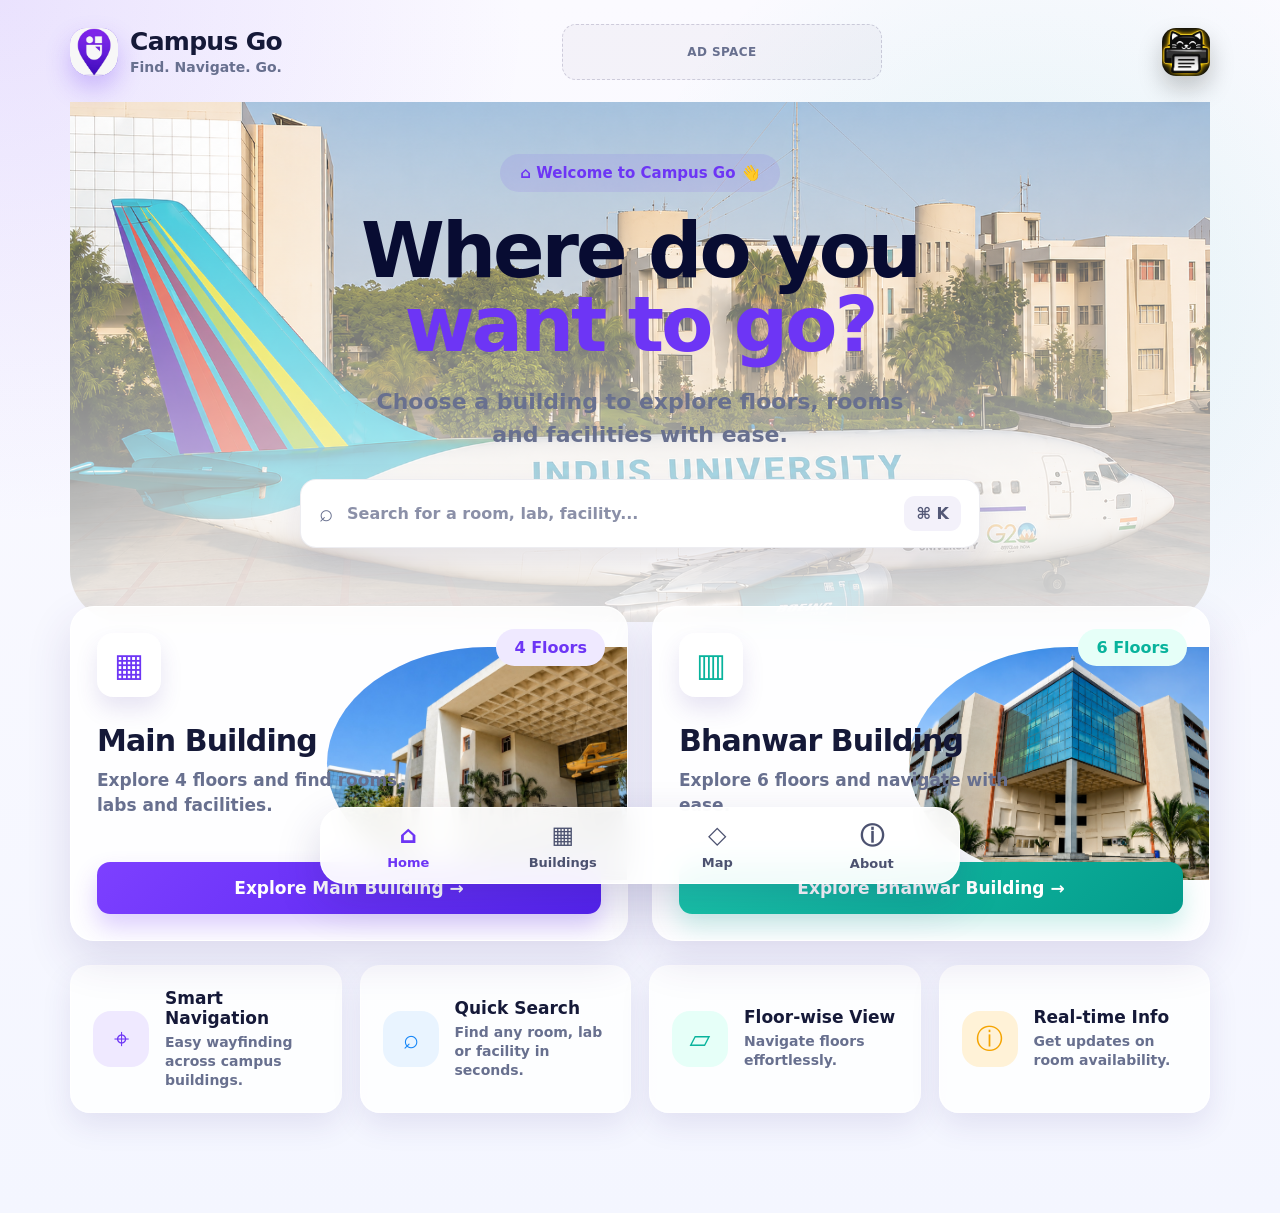
==== testv2h/index.html @ 8d8535fb "first commit" ====
<!DOCTYPE html>
<html lang="en">
<head>
  <meta charset="UTF-8" />
  <meta name="viewport" content="width=device-width, initial-scale=1.0" />
  <title>Campus Go</title>
  <style>
    * {
      margin: 0;
      padding: 0;
      box-sizing: border-box;
      font-family: Inter, system-ui, -apple-system, BlinkMacSystemFont, "Segoe UI", sans-serif;
    }

    :root {
      --purple: #6d35f5;
      --purple-dark: #15123d;
      --purple-light: #efe9ff;
      --green: #08b39c;
      --green-light: #e6fff8;
      --text: #151938;
      --muted: #68708f;
      --card: rgba(255, 255, 255, 0.84);
      --shadow: 0 18px 45px rgba(61, 42, 125, 0.14);
      --radius: 24px;
    }

    body {
      min-height: 100vh;
      color: var(--text);
      background:
        radial-gradient(circle at top left, rgba(111, 53, 245, 0.12), transparent 30%),
        radial-gradient(circle at 80% 25%, rgba(8, 179, 156, 0.10), transparent 30%),
        linear-gradient(180deg, #fbfaff 0%, #f4f6ff 100%);
    }

    .page {
      width: 100%;
      max-width: 1180px;
      margin: auto;
      padding: 24px 20px 100px;
    }

    header {
      display: flex;
      align-items: center;
      justify-content: space-between;
      gap: 20px;
      margin-bottom: 42px;
    }

    .brand {
      display: flex;
      align-items: center;
      gap: 12px;
    }

    .logo {
      width: 48px;
      height: 48px;
      border-radius: 16px 16px 20px 20px;
      background: linear-gradient(135deg, #9d66ff, #4d1fe8);
      display: grid;
      place-items: center;
      color: white;
      font-size: 26px;
      box-shadow: 0 12px 24px rgba(109, 53, 245, 0.28);
      overflow: hidden;
    }

    .logo img {
      width: 100%;
      height: 100%;
      object-fit: cover;
    }

    /* Reserved ad slot in the header so it stays unobtrusive and never
       crowds the logos on either side. Swap the placeholder text/box for
       a real ad unit (e.g. an <ins> tag or ad-network script) when ready. */
    .header-ad {
      display: flex;
      align-items: center;
      justify-content: center;
      flex: 1;
      max-width: 320px;
      height: 56px;
      margin: 0 12px;
      border-radius: 14px;
      border: 1px dashed rgba(34, 27, 84, 0.18);
      background: rgba(34, 27, 84, 0.03);
      color: var(--muted);
      font-size: 12px;
      font-weight: 700;
      letter-spacing: 0.4px;
      text-transform: uppercase;
    }

    .partner-logo {
      width: 48px;
      height: 48px;
      border-radius: 14px;
      overflow: hidden;
      box-shadow: 0 12px 24px rgba(15, 12, 10, 0.22);
      flex-shrink: 0;
    }

    .partner-logo img {
      width: 100%;
      height: 100%;
      object-fit: cover;
      display: block;
    }

    .brand h1 {
      font-size: 25px;
      line-height: 1;
      letter-spacing: -0.7px;
    }

    .brand p {
      color: var(--muted);
      font-size: 14px;
      margin-top: 5px;
      font-weight: 600;
    }    .icon-btn {
      width: 44px;
      height: 44px;
      border-radius: 14px;
      font-size: 20px;
      color: var(--purple-dark);
    }
    .hero {
      position: relative;
      text-align: center;
      padding: 32px 0 24px;
    }

    .hero::before {
      content: "";
      position: absolute;
      inset: -20px 0 auto;
      height: 520px;
      background:
        linear-gradient(rgba(255, 255, 255, 0.15), rgba(255, 255, 255, 0.85)),
        url("assets/hero-bg.png") center/cover;
      border-radius: 0 0 52px 52px;
      z-index: -1;
      opacity: 1;
    }

    .pill {
      display: inline-flex;
      align-items: center;
      gap: 8px;
      background: rgba(111, 53, 245, 0.10);
      color: var(--purple);
      padding: 10px 20px;
      border-radius: 999px;
      font-size: 15px;
      font-weight: 800;
      margin-bottom: 22px;
    }

    .hero h2 {
      max-width: 720px;
      margin: auto;
      color: #080c32;
      font-size: clamp(42px, 8vw, 76px);
      line-height: 0.98;
      letter-spacing: -3px;
    }

    .hero h2 span {
      color: var(--purple);
      display: inline-block;
    }

    .hero p {
      max-width: 560px;
      margin: 22px auto 28px;
      color: var(--muted);
      font-size: clamp(16px, 2.6vw, 22px);
      line-height: 1.5;
      font-weight: 600;
    }

    .search-box {
      width: min(680px, 100%);
      margin: auto;
      display: flex;
      align-items: center;
      gap: 14px;
      background: white;
      border: 1px solid rgba(34, 27, 84, 0.08);
      padding: 16px 18px;
      border-radius: 16px;
      box-shadow: 0 15px 35px rgba(28, 27, 84, 0.10);
    }

    .search-box input {
      width: 100%;
      border: none;
      outline: none;
      color: var(--text);
      font-size: 16px;
      background: transparent;
    }

    .search-box input::placeholder {
      color: #8b90a8;
      font-weight: 600;
    }

    .shortcut {
      padding: 8px 12px;
      border-radius: 11px;
      color: #535876;
      background: #f3f1fa;
      font-weight: 800;
      white-space: nowrap;
    }

    .buildings {
      margin-top: 34px;
      display: grid;
      grid-template-columns: repeat(2, minmax(0, 1fr));
      gap: 24px;
    }

    .building-card {
      position: relative;
      overflow: hidden;
      min-height: 335px;
      background: var(--card);
      border: 1px solid rgba(255, 255, 255, 0.8);
      border-radius: var(--radius);
      box-shadow: var(--shadow);
      padding: 26px;
      backdrop-filter: blur(16px);
      display: flex;
      flex-direction: column;
      justify-content: space-between;
    }

    .building-card::after {
      content: "";
      position: absolute;
      width: 58%;
      height: 70%;
      right: -4%;
      bottom: 60px;
      border-radius: 50% 0 0 50%;
      background: var(--purple-light);
      z-index: 0;
    }

    .building-card.green::after {
      background: var(--green-light);
    }

    .card-top,
    .card-bottom {
      position: relative;
      z-index: 2;
    }

    .card-icon {
      width: 64px;
      height: 64px;
      border-radius: 16px;
      background: white;
      display: grid;
      place-items: center;
      font-size: 32px;
      color: var(--purple);
      box-shadow: 0 12px 22px rgba(80, 54, 159, 0.13);
      margin-bottom: 26px;
    }

    .green .card-icon {
      color: var(--green);
    }

    .floor-badge {
      position: absolute;
      top: 22px;
      right: 22px;
      z-index: 3;
      color: var(--purple);
      background: var(--purple-light);
      padding: 9px 18px;
      border-radius: 999px;
      font-weight: 900;
    }

    .green .floor-badge {
      color: var(--green);
      background: var(--green-light);
    }

    .building-card h3 {
      font-size: 30px;
      letter-spacing: -0.9px;
      margin-bottom: 10px;
    }

    .building-card p {
      color: var(--muted);
      max-width: 330px;
      line-height: 1.5;
      font-weight: 650;
      font-size: 17px;
      margin-bottom: 28px;
    }

    .building-img {
      position: absolute;
      width: 58%;
      height: 70%;
      right: -4%;
      bottom: 60px;
      border-radius: 50% 0 0 50%;
      z-index: 1;

      background-size: cover;
      background-position: center;
      background-repeat: no-repeat;
    }

    .main-building-photo {
      background-image: url("assets/main-building.jpg");
      background-position: center center;
    }

    .bhawar-building-photo {
      background-image: url("assets/bhawar-building.png");
      background-position: center center;
    }

    .explore-btn {
      width: 100%;
      border: none;
      border-radius: 13px;
      padding: 16px 20px;
      font-size: 17px;
      font-weight: 800;
      color: white;
      background: linear-gradient(135deg, #7d40ff, #5422ef);
      box-shadow: 0 13px 24px rgba(111, 53, 245, 0.24);
      cursor: pointer;
      transition: 0.25s ease;
    }

    .green .explore-btn {
      background: linear-gradient(135deg, #18c8aa, #049b8c);
      box-shadow: 0 13px 24px rgba(8, 179, 156, 0.20);
    }

    .explore-btn:hover {
      transform: translateY(-3px);
    }

    .features {
      display: grid;
      grid-template-columns: repeat(4, minmax(0, 1fr));
      gap: 18px;
      margin-top: 24px;
    }

    .feature-card {
      background: rgba(255, 255, 255, 0.82);
      border: 1px solid rgba(255, 255, 255, 0.8);
      border-radius: 20px;
      padding: 22px;
      display: flex;
      align-items: center;
      gap: 16px;
      box-shadow: 0 12px 30px rgba(61, 42, 125, 0.10);
    }

    .feature-icon {
      min-width: 56px;
      height: 56px;
      border-radius: 18px;
      display: grid;
      place-items: center;
      font-size: 27px;
      background: var(--purple-light);
      color: var(--purple);
    }

    .feature-card:nth-child(2) .feature-icon { background: #e9f4ff; color: #1686f7; }
    .feature-card:nth-child(3) .feature-icon { background: var(--green-light); color: var(--green); }
    .feature-card:nth-child(4) .feature-icon { background: #fff2d7; color: #f5a400; }

    .feature-card h4 {
      font-size: 17px;
      margin-bottom: 5px;
    }

    .feature-card p {
      color: var(--muted);
      font-size: 14px;
      line-height: 1.35;
      font-weight: 600;
    }

    .bottom-nav {
      position: fixed;
      left: 50%;
      bottom: 16px;
      transform: translateX(-50%);
      width: min(640px, calc(100% - 28px));
      background: rgba(255, 255, 255, 0.94);
      border: 1px solid rgba(255, 255, 255, 0.9);
      border-radius: 24px;
      box-shadow: 0 18px 45px rgba(47, 38, 110, 0.18);
      display: grid;
      grid-template-columns: repeat(4, 1fr);
      padding: 12px 10px;
      backdrop-filter: blur(14px);
      z-index: 20;
    }

    .nav-item {
      text-decoration: none;
      color: #4c5270;
      display: grid;
      place-items: center;
      gap: 4px;
      font-size: 13px;
      font-weight: 800;
    }

    .nav-item span {
      font-size: 24px;
    }

    .nav-item.active {
      color: var(--purple);
    }

    @media (max-width: 850px) {
      .page {
        padding: 22px 16px 96px;
      }

      header {
        margin-bottom: 30px;
      }

      .header-ad {
        max-width: 140px;
        height: 44px;
        font-size: 10px;
      }

      .buildings {
        grid-template-columns: 1fr;
      }

      .features {
        grid-template-columns: repeat(2, minmax(0, 1fr));
      }
    }

    @media (max-width: 520px) {
      .page {
        padding-inline: 14px;
      }

      .hero::before {
        height: 420px;
        background-position: center center;
        border-radius: 0 0 42px 42px;
      }

      .brand h1 {
        font-size: 22px;
      }

      .brand p {
        font-size: 12px;
      }

      .logo {
        width: 44px;
        height: 44px;
      }

      .partner-logo {
        width: 40px;
        height: 40px;
      }

      .header-ad {
        max-width: 90px;
        margin: 0 6px;
      }
      .hero h2 {
        font-size: 46px;
        letter-spacing: -2px;
      }

      .hero p {
        font-size: 17px;
      }

      .search-box {
        padding: 14px 15px;
      }

      .shortcut {
        display: none;
      }

      .building-card {
        min-height: 290px;
        padding: 22px;
      }

      .building-card h3 {
        font-size: 24px;
        max-width: 60%;
      }

      .building-card p {
        width: 58%;
        font-size: 14.5px;
      }

      .building-img, .building-card::after {
        width: 45%;
        height: 60%;
        bottom: 74px;
        right: -5%;
        border-radius: 50% 0 0 50%;
      }

      .floor-badge {
        top: 20px;
        right: 18px;
        padding: 8px 14px;
        font-size: 14px;
      }

      .features {
        gap: 12px;
      }

      .feature-card {
        padding: 16px 14px;
        align-items: flex-start;
      }

      .feature-icon {
        min-width: 48px;
        height: 48px;
        font-size: 24px;
      }

      .feature-card h4 {
        font-size: 15px;
      }

      .feature-card p {
        font-size: 12.5px;
      }
    }

    @media (max-width: 390px) {
      .hero h2 {
        font-size: 40px;
      }

      .building-card p {
        width: 58%;
      }

      .feature-card {
        flex-direction: column;
        gap: 10px;
      }
    }

    /* Modal Styles */
    .modal-overlay {
      display: none;
      position: fixed;
      inset: 0;
      background: rgba(21, 18, 61, 0.5);
      backdrop-filter: blur(8px);
      z-index: 100;
      align-items: center;
      justify-content: center;
      padding: 20px;
    }
    .modal-overlay.active {
      display: flex;
      animation: fadeIn 0.3s ease;
    }
    .modal-content {
      background: #fcfaf2;
      width: 100%;
      max-width: 420px;
      border-radius: var(--radius);
      padding: 32px;
      position: relative;
      box-shadow: 0 25px 50px rgba(0, 0, 0, 0.15);
      animation: slideUp 0.3s ease;
    }
    .close-btn {
      position: absolute;
      top: 24px;
      right: 24px;
      background: none;
      border: none;
      font-size: 28px;
      cursor: pointer;
      color: var(--muted);
      line-height: 1;
      transition: color 0.2s;
    }
    .close-btn:hover {
      color: var(--text);
    }
    .modal-content h3 {
      margin-bottom: 24px;
      font-size: 24px;
      letter-spacing: -0.5px;
      color: var(--text);
    }
    .floor-grid {
      display: grid;
      grid-template-columns: repeat(2, 1fr);
      gap: 14px;
    }
    .floor-btn {
      padding: 16px;
      border-radius: 999px;
      border: 2px solid rgba(34, 27, 84, 0.05);
      background: white;
      color: var(--text);
      font-weight: 700;
      font-size: 16px;
      cursor: pointer;
      transition: all 0.2s ease;
      box-shadow: 0 4px 12px rgba(0,0,0,0.02);
    }
    .floor-btn[data-theme="purple"]:hover {
      background: var(--purple-light);
      color: var(--purple);
      border-color: var(--purple);
    }
    .floor-btn[data-theme="green"]:hover {
      background: var(--green-light);
      color: var(--green);
      border-color: var(--green);
    }

    @keyframes fadeIn {
      from { opacity: 0; }
      to { opacity: 1; }
    }
    @keyframes slideUp {
      from { opacity: 0; transform: translateY(20px); }
      to { opacity: 1; transform: translateY(0); }
    }
  </style>
</head>
<body>
  <main class="page">
    <header>
      <div class="brand">
        <div class="logo"><img src="assets/campusgo-icon.jpg" alt="Campus Go logo" /></div>
        <div>
          <h1>Campus Go</h1>
          <p>Find. Navigate. Go.</p>
        </div>
      </div>

      <div class="header-ad">Ad space</div>

      <div class="partner-logo">
        <img src="assets/copykat-icon.jpg" alt="CopyKat logo" />
      </div>
    </header>

    <section class="hero">
      <div class="pill">⌂ Welcome to Campus Go 👋</div>
      <h2>Where do you <span>want to go?</span></h2>
      <p>Choose a building to explore floors, rooms and facilities with ease.</p>

      <label class="search-box">
        <span style="font-size: 24px; color:#68708f;">⌕</span>
        <input type="search" placeholder="Search for a room, lab, facility..." />
        <span class="shortcut">⌘ K</span>
      </label>
    </section>

    <section class="buildings">
      <article class="building-card">
        <span class="floor-badge">4 Floors</span>
        <div class="building-img main-building-photo"></div>
        <div class="card-top">
          <div class="card-icon">▦</div>
          <h3>Main Building</h3>
          <p>Explore 4 floors and find rooms, labs and facilities.</p>
        </div>
        <div class="card-bottom">
          <button class="explore-btn">Explore Main Building →</button>
        </div>
      </article>

      <article class="building-card green">
        <span class="floor-badge">6 Floors</span>
        <div class="building-img bhawar-building-photo"></div>
        <div class="card-top">
          <div class="card-icon">▥</div>
          <h3>Bhanwar Building</h3>
          <p>Explore 6 floors and navigate with ease.</p>
        </div>
        <div class="card-bottom">
          <button class="explore-btn">Explore Bhanwar Building →</button>
        </div>
      </article>
    </section>

    <section class="features">
      <article class="feature-card">
        <div class="feature-icon">⌖</div>
        <div>
          <h4>Smart Navigation</h4>
          <p>Easy wayfinding across campus buildings.</p>
        </div>
      </article>

      <article class="feature-card">
        <div class="feature-icon">⌕</div>
        <div>
          <h4>Quick Search</h4>
          <p>Find any room, lab or facility in seconds.</p>
        </div>
      </article>

      <article class="feature-card">
        <div class="feature-icon">▱</div>
        <div>
          <h4>Floor-wise View</h4>
          <p>Navigate floors effortlessly.</p>
        </div>
      </article>

      <article class="feature-card">
        <div class="feature-icon">ⓘ</div>
        <div>
          <h4>Real-time Info</h4>
          <p>Get updates on room availability.</p>
        </div>
      </article>
    </section>
  </main>

  <nav class="bottom-nav">
    <a href="#" class="nav-item active"><span>⌂</span>Home</a>
    <a href="#" class="nav-item"><span>▦</span>Buildings</a>
    <a href="#" class="nav-item"><span>◇</span>Map</a>
    <a href="#" class="nav-item"><span>ⓘ</span>About</a>
  </nav>

  <!-- Floor Selection Modal -->
  <div id="floor-modal" class="modal-overlay">
    <div class="modal-content">
      <button class="close-btn" id="close-modal">&times;</button>
      <h3 id="modal-title">Select Floor</h3>
      <div id="floor-grid" class="floor-grid"></div>
    </div>
  </div>

  <!-- About Modal -->
  <div id="about-modal" class="modal-overlay">
    <div class="modal-content">
      <button class="close-btn" id="close-about-modal">&times;</button>
      <h3>About Campus Go</h3>
      <p style="color: var(--muted); font-size: 16px; line-height: 1.5; font-weight: 600; margin-bottom: 8px;">
        This project is made by <strong style="color: var(--purple);">Copykat interns</strong>.
      </p>
      <p style="color: #8b90a8; font-size: 14px;">
        To edit this text, you can open the <code>index.html</code> file in the code editor, find this section, and edit the text directly!
      </p>
    </div>
  </div>

  <script>
    document.addEventListener('DOMContentLoaded', () => {
      const modal = document.getElementById('floor-modal');
      const closeBtn = document.getElementById('close-modal');
      const floorGrid = document.getElementById('floor-grid');
      const modalTitle = document.getElementById('modal-title');

      const aboutModal = document.getElementById('about-modal');
      const closeAboutBtn = document.getElementById('close-about-modal');
      const aboutNavBtn = document.querySelector('a.nav-item:last-child');

      aboutNavBtn.addEventListener('click', (e) => {
        e.preventDefault();
        aboutModal.classList.add('active');
        document.body.style.overflow = 'hidden';
      });

      closeAboutBtn.addEventListener('click', () => {
        aboutModal.classList.remove('active');
        document.body.style.overflow = '';
      });

      aboutModal.addEventListener('click', (e) => {
        if (e.target === aboutModal) {
          aboutModal.classList.remove('active');
          document.body.style.overflow = '';
        }
      });

      const buildingData = {
        'Explore Main Building →': { 
            name: 'Main Building', 
            floorNames: ['Basement', 'Ground Floor', 'First Floor', 'Second Floor'], 
            isGreen: false 
        },
        'Explore Bhanwar Building →': { 
            name: 'Bhanwar Building', 
            floorNames: ['Ground Floor', 'Floor 1', 'Floor 2', 'Floor 3', 'Floor 4', 'Floor 5'], 
            isGreen: true 
        }
      };

      document.querySelectorAll('.explore-btn').forEach(btn => {
        btn.addEventListener('click', (e) => {
          const text = e.target.textContent.trim();
          const bldg = buildingData[text] || { name: 'Building', floorNames: ['Ground Floor'], isGreen: false };

          modalTitle.textContent = bldg.name + ' - Select Floor';
          floorGrid.innerHTML = '';
          
          bldg.floorNames.forEach(floorName => {
            const floorBtn = document.createElement('button');
            floorBtn.className = 'floor-btn';
            floorBtn.textContent = floorName;
            
            // Set theme coloring based on the building
            floorBtn.setAttribute('data-theme', bldg.isGreen ? 'green' : 'purple');
            
            floorBtn.onclick = () => {
               alert(`You selected ${floorBtn.textContent} in the ${bldg.name}`);
               modal.classList.remove('active');
               document.body.style.overflow = '';
            };
            floorGrid.appendChild(floorBtn);
          });

          modal.classList.add('active');
          document.body.style.overflow = 'hidden';
        });
      });

      closeBtn.addEventListener('click', () => {
        modal.classList.remove('active');
        document.body.style.overflow = '';
      });

      modal.addEventListener('click', (e) => {
        if (e.target === modal) {
          modal.classList.remove('active');
          document.body.style.overflow = '';
        }
      });
    });
  </script>
</body>
</html>
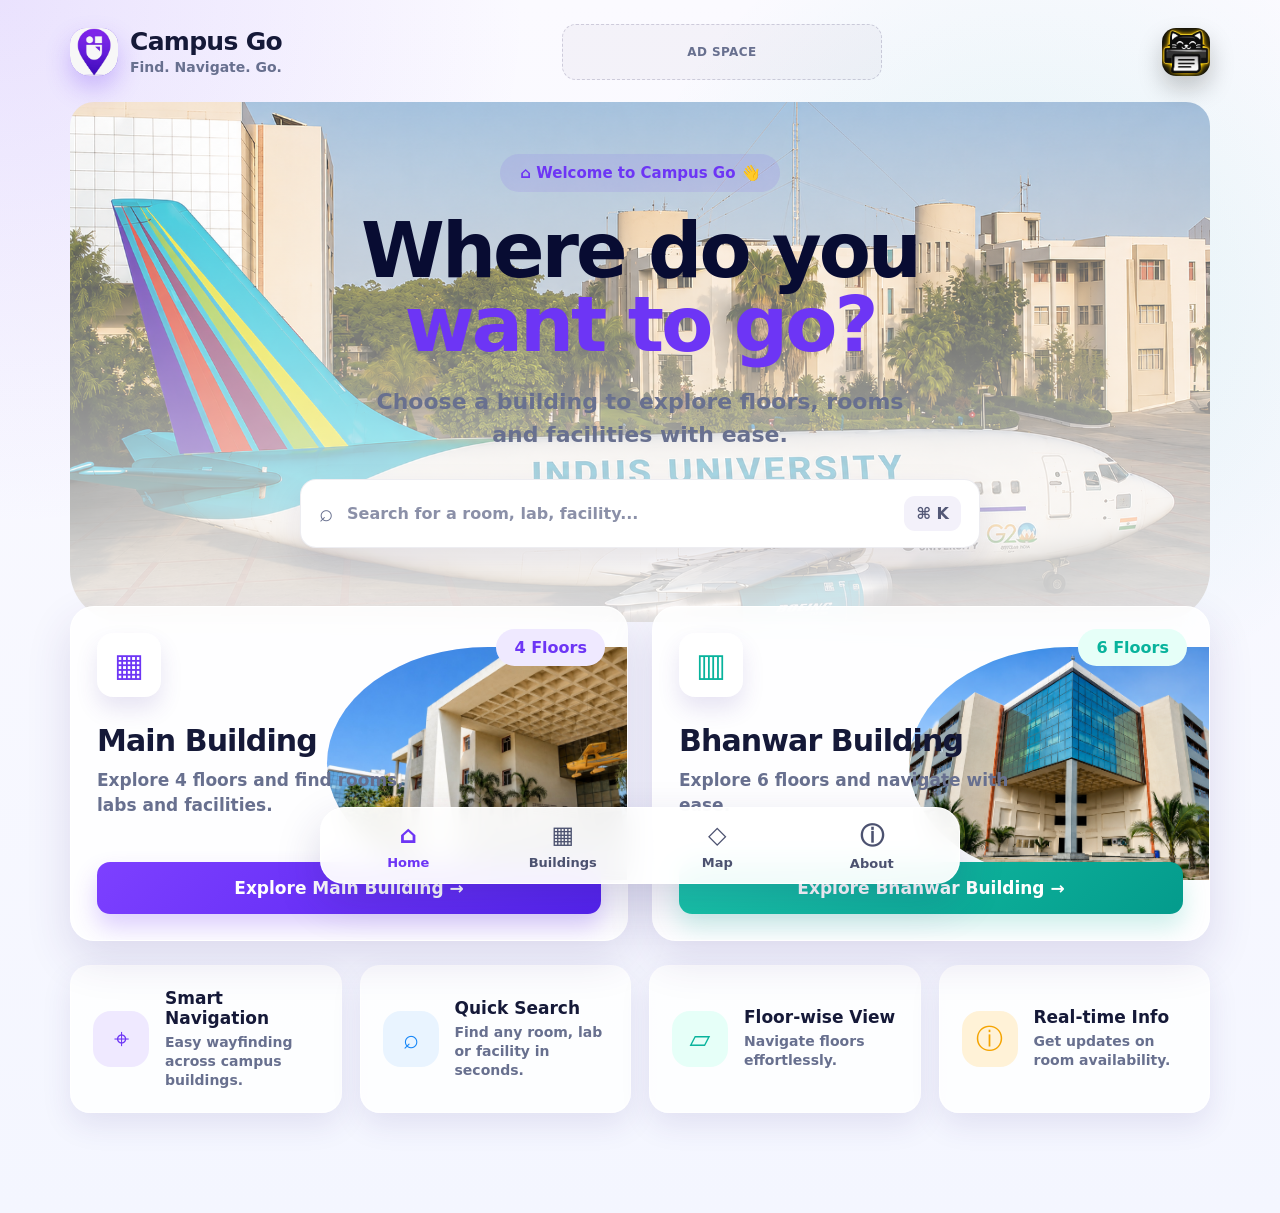
==== commit 29901672: "rounded hero" ====
--- a/testv2h/index.html
+++ b/testv2h/index.html
@@ -143,7 +143,7 @@
       background:
         linear-gradient(rgba(255, 255, 255, 0.15), rgba(255, 255, 255, 0.85)),
         url("assets/hero-bg.png") center/cover;
-      border-radius: 0 0 52px 52px;
+      border-radius: var(--radius) var(--radius) 52px 52px;
       z-index: -1;
       opacity: 1;
     }
@@ -472,7 +472,7 @@
       .hero::before {
         height: 420px;
         background-position: center center;
-        border-radius: 0 0 42px 42px;
+        border-radius: var(--radius) var(--radius) 42px 42px;
       }
 
       .brand h1 {
